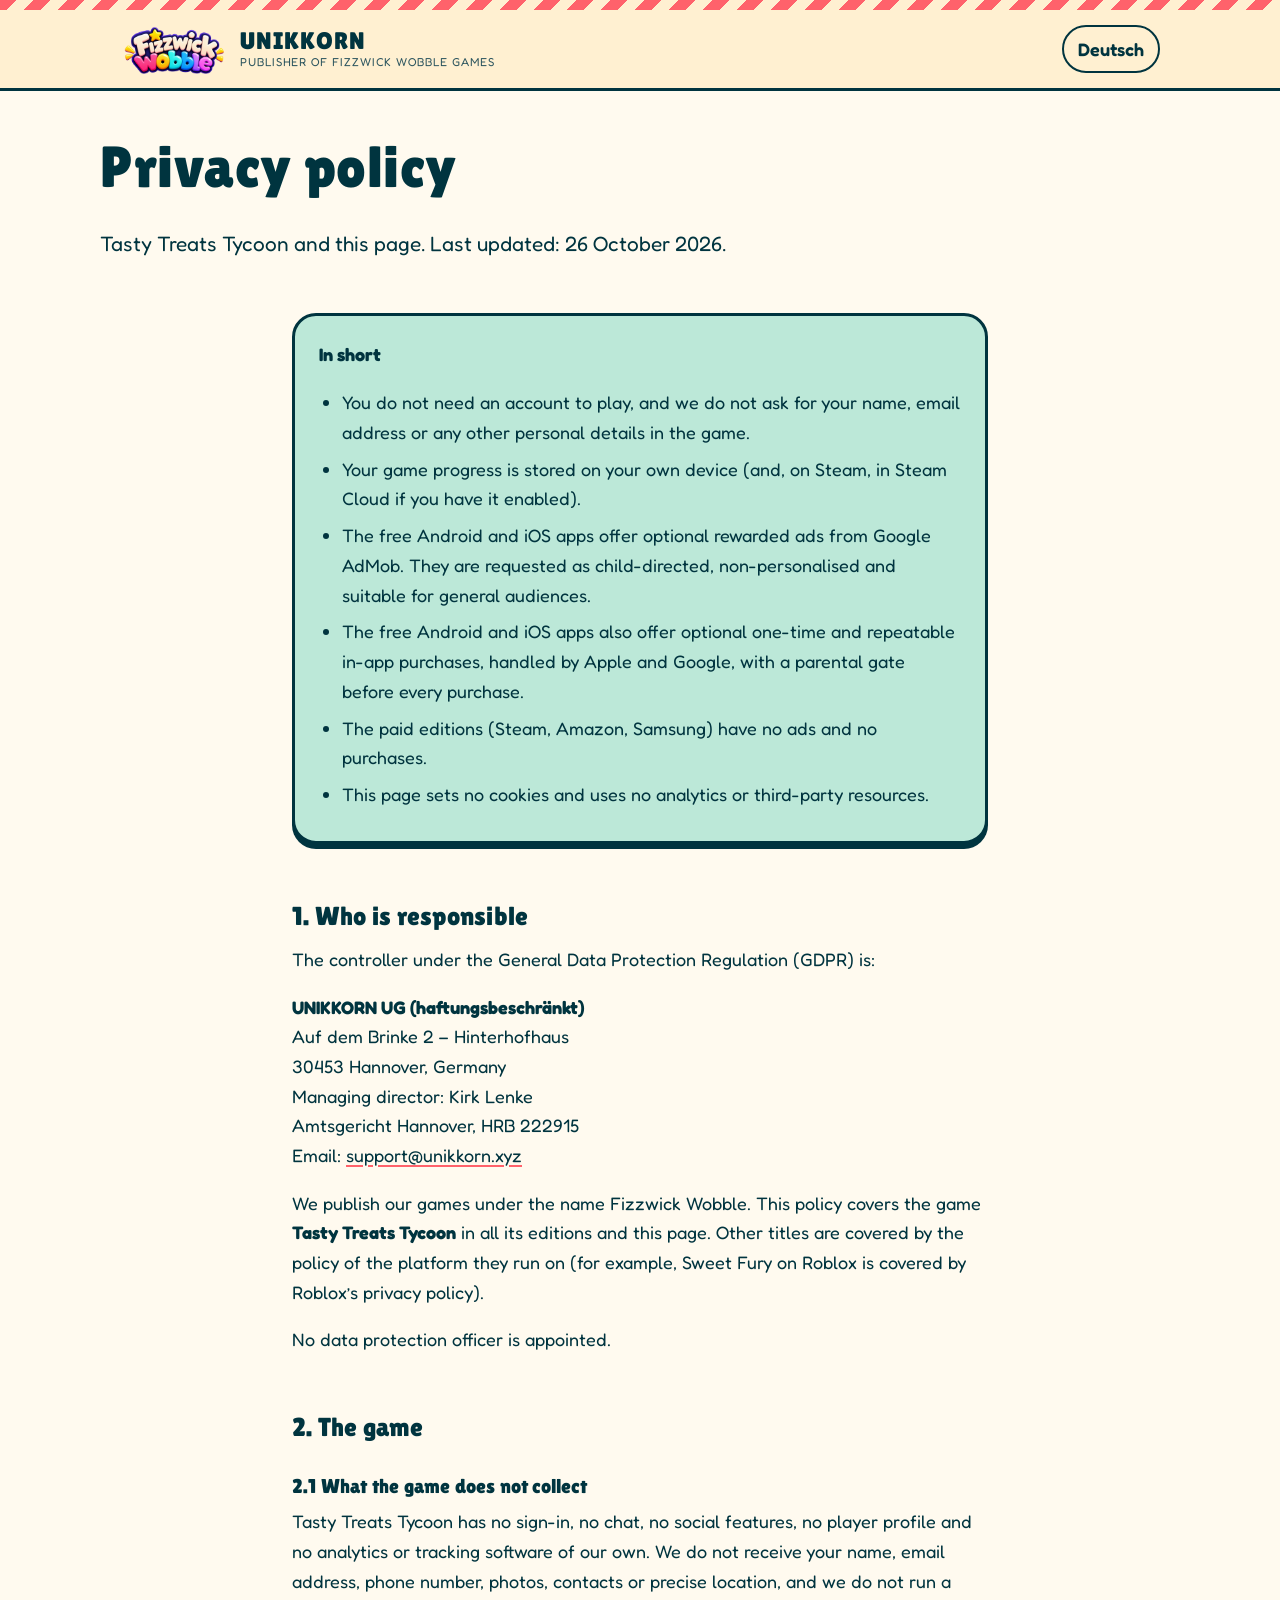
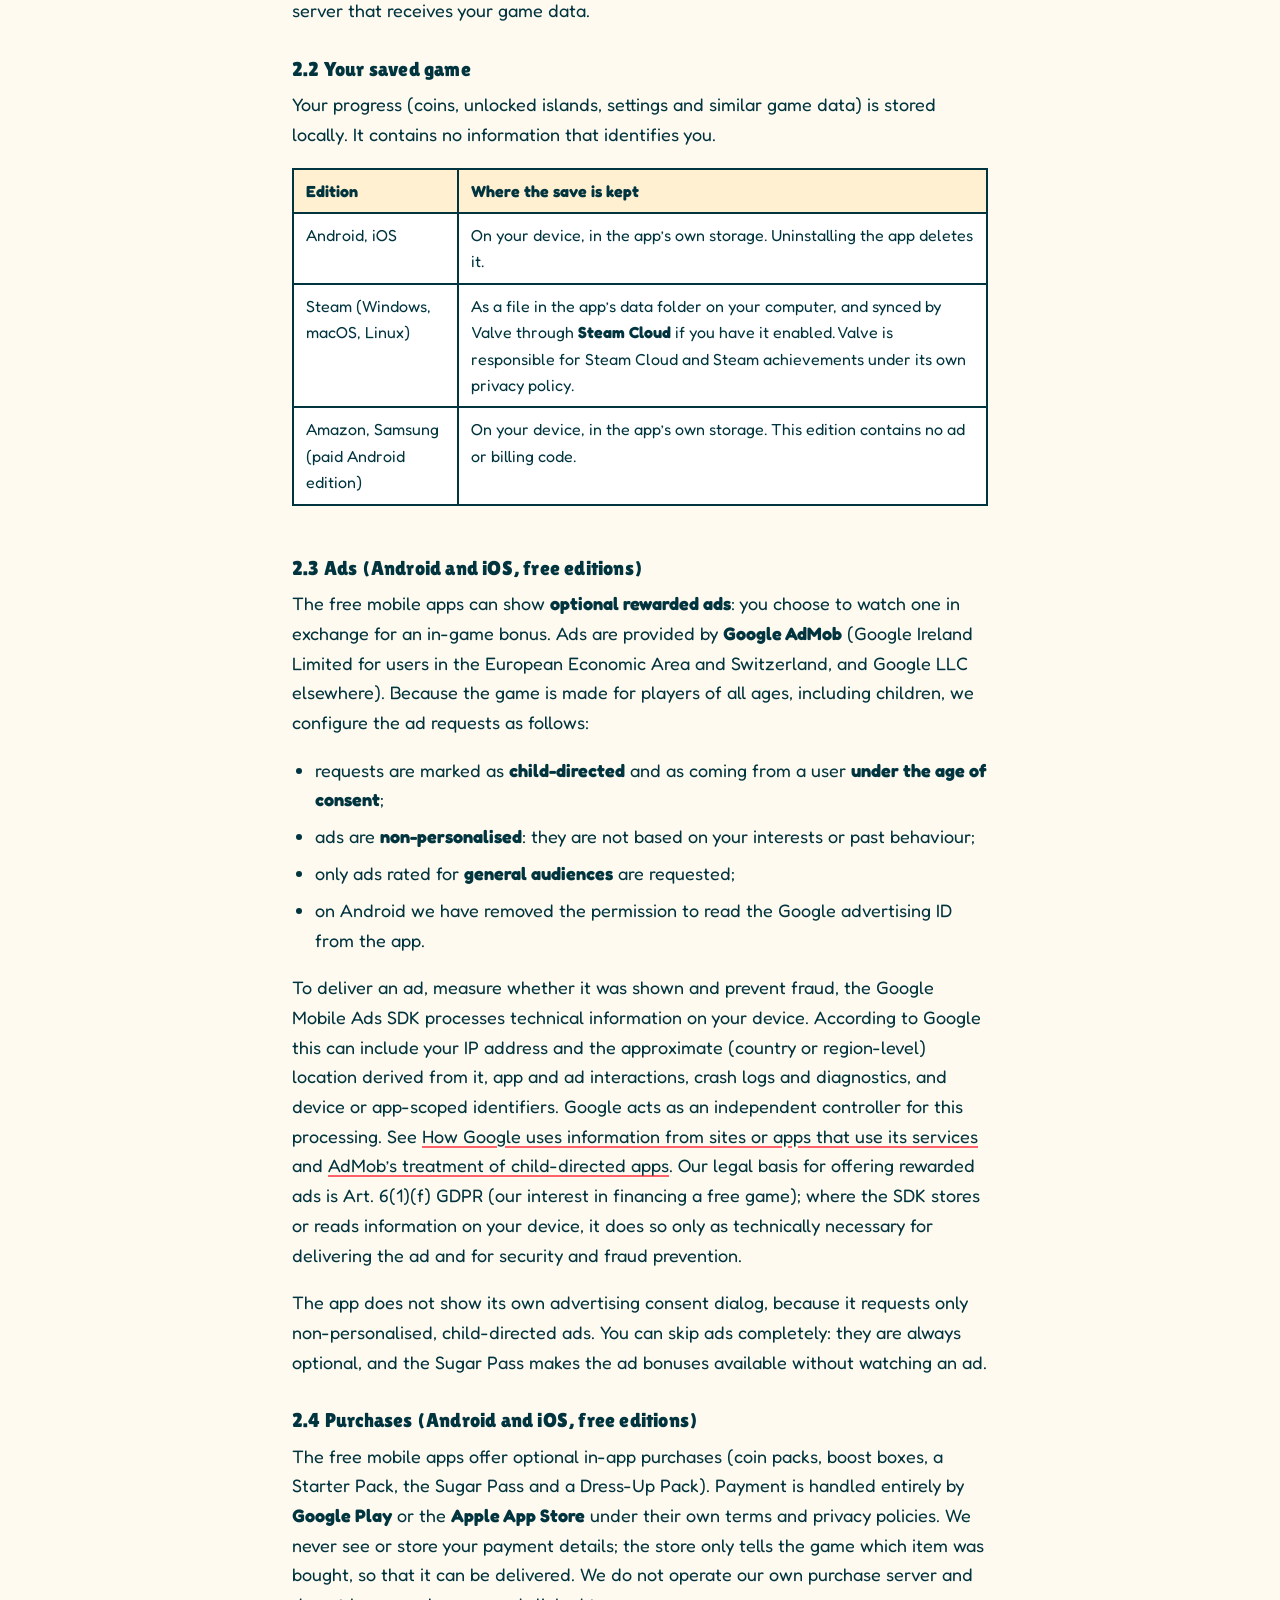
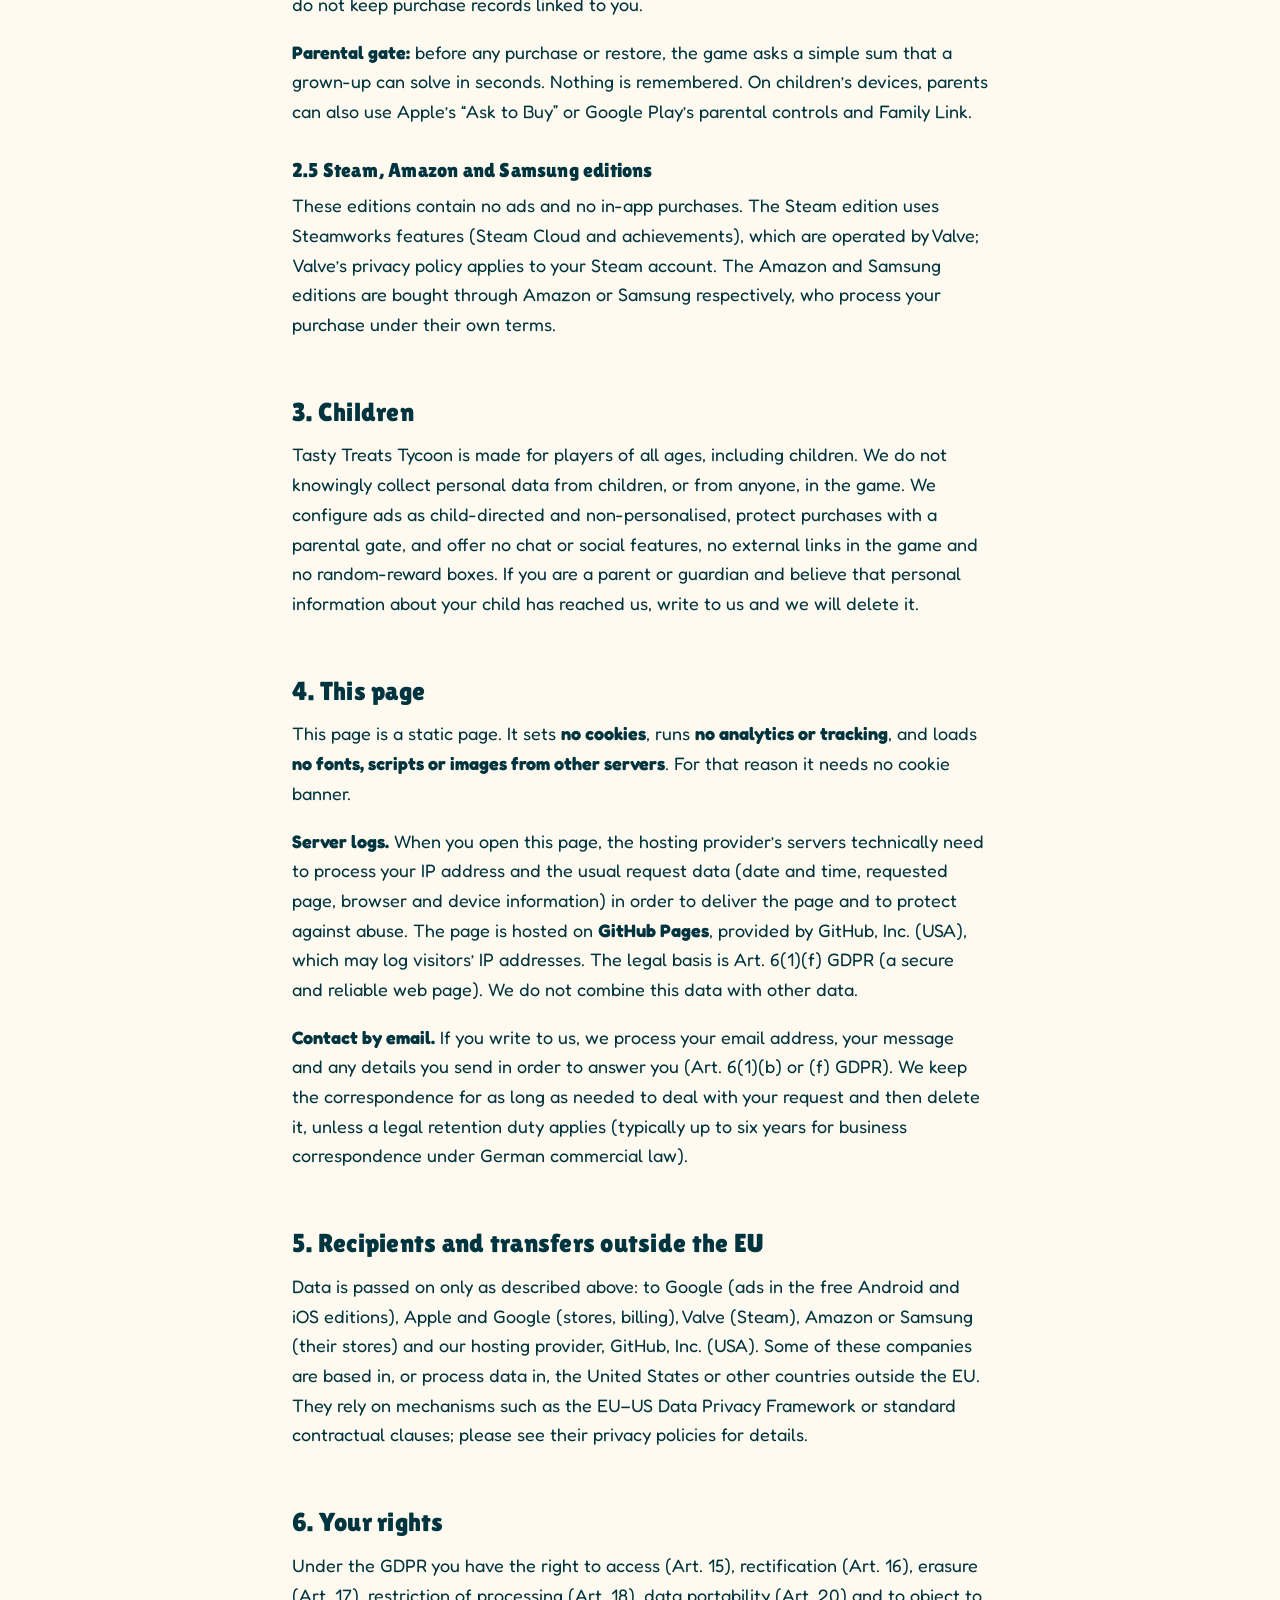
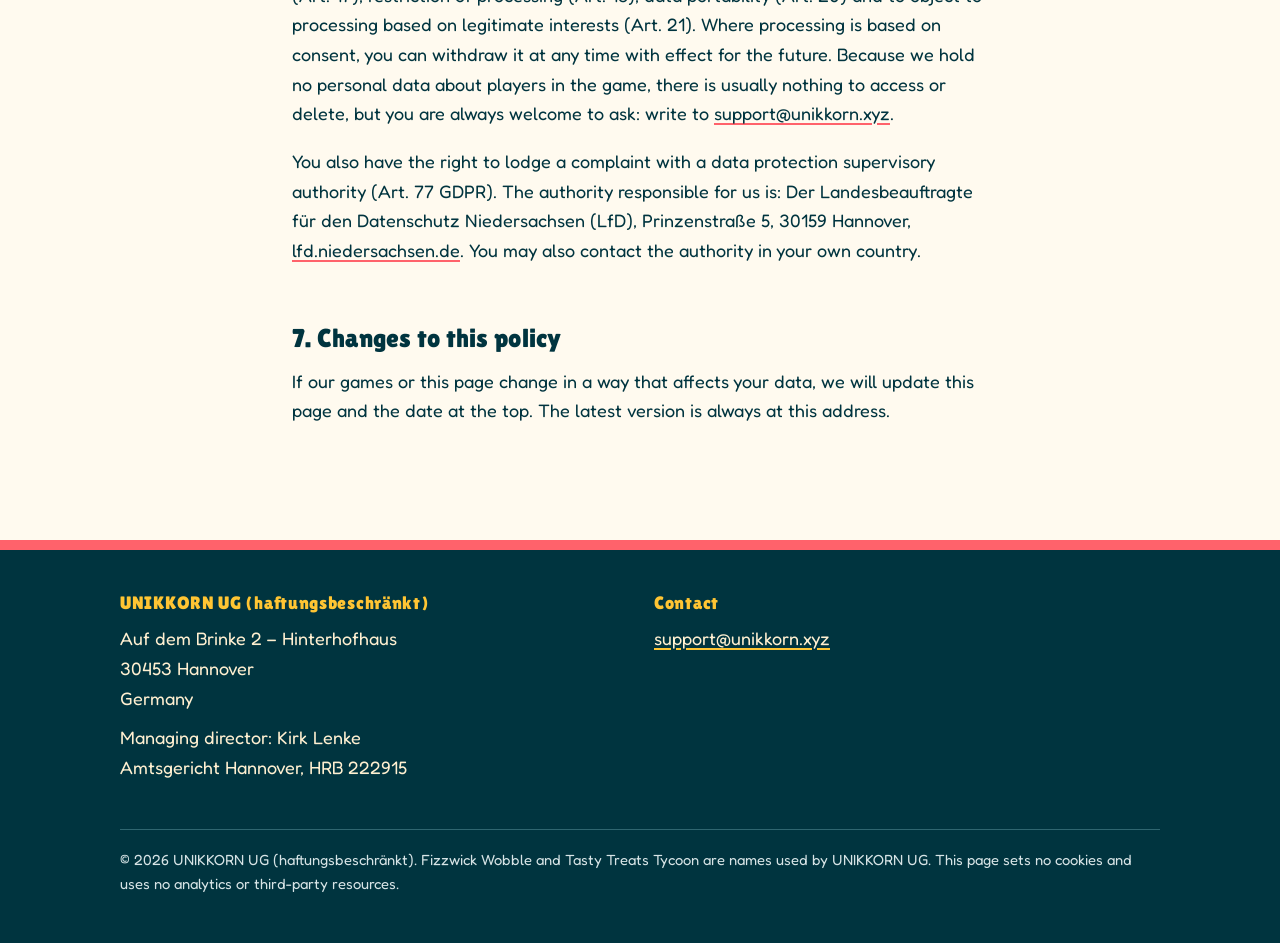
==== ttt/index.html @ 4f53b6f6 "Stopgap privacy policy page for Tasty Treats Tycoon (EN/DE) Co-Authored-By: Claude Sonnet 5.5 <norep" ====
<!doctype html>
<html lang="en">
<head>
<meta charset="utf-8">
<meta name="viewport" content="width=device-width, initial-scale=1">
<title>Tasty Treats Tycoon privacy policy | Fizzwick Wobble</title>
<meta name="description" content="Privacy policy of UNIKKORN UG (Fizzwick Wobble) for Tasty Treats Tycoon: what is and is not collected, ads, purchases, children and your GDPR rights.">
<meta name="theme-color" content="#FFF0D1">
<link rel="icon" href="../favicon.ico" sizes="48x48">
<link rel="icon" type="image/png" sizes="32x32" href="../favicon-32.png">
<link rel="preload" href="../assets/fonts/fredoka-latin.woff2" as="font" type="font/woff2" crossorigin>
<link rel="preload" href="../assets/fonts/lilita-one-latin.woff2" as="font" type="font/woff2" crossorigin>
<link rel="stylesheet" href="../assets/style.css">
</head>
<body>
<a class="skip" href="#main">Skip to content</a>
<header class="site-header">
  <div class="wrap">
    <a class="brand" href="../" aria-label="Fizzwick Wobble, home">
      <img class="" src="../assets/img/fizzwick-wobble-logo.webp" alt="" width="640" height="320" loading="eager" decoding="async">
      <span>UNIKKORN<small>publisher of Fizzwick Wobble games</small></span>
    </a>
    <nav class="main" aria-label="Language"><ul><li><a class="lang" href="de/" hreflang="de" lang="de" title="Auf Deutsch lesen">Deutsch</a></li></ul></nav>
  </div>
</header>
<main id="main">

<div class="wrap page-head">
  <h1>Privacy policy</h1>
  <p class="lead">Tasty Treats Tycoon and this page. Last updated: 26 October 2026.</p>
</div>
<section style="padding-top:24px">
  <div class="wrap prose">
    <div class="panel mint">
      <p><strong>In short</strong></p>
      <ul style="margin-bottom:0">
        <li>You do not need an account to play, and we do not ask for your name, email address or any other personal details in the game.</li>
        <li>Your game progress is stored on your own device (and, on Steam, in Steam Cloud if you have it enabled).</li>
        <li>The free Android and iOS apps offer optional rewarded ads from Google AdMob. They are requested as child-directed, non-personalised and suitable for general audiences.</li>
        <li>The free Android and iOS apps also offer optional one-time and repeatable in-app purchases, handled by Apple and Google, with a parental gate before every purchase.</li>
        <li>The paid editions (Steam, Amazon, Samsung) have no ads and no purchases.</li>
        <li>This page sets no cookies and uses no analytics or third-party resources.</li>
      </ul>
    </div>

    <h2>1. Who is responsible</h2>
    <p>The controller under the General Data Protection Regulation (GDPR) is:</p>
    <p><strong>UNIKKORN UG (haftungsbeschränkt)</strong><br>Auf dem Brinke 2 – Hinterhofhaus<br>30453 Hannover, Germany<br>Managing director: Kirk Lenke<br>Amtsgericht Hannover, HRB 222915<br>Email: <a href="mailto:support@unikkorn.xyz">support@unikkorn.xyz</a></p>
    <p>We publish our games under the name Fizzwick Wobble. This policy covers the game <strong>Tasty Treats Tycoon</strong> in all its editions and this page. Other titles are covered by the policy of the platform they run on (for example, Sweet Fury on Roblox is covered by Roblox’s privacy policy).</p>
    <p>No data protection officer is appointed.</p>

    <h2>2. The game</h2>
    <h3>2.1 What the game does not collect</h3>
    <p>Tasty Treats Tycoon has no sign-in, no chat, no social features, no player profile and no analytics or tracking software of our own. We do not receive your name, email address, phone number, photos, contacts or precise location, and we do not run a server that receives your game data.</p>
    <h3>2.2 Your saved game</h3>
    <p>Your progress (coins, unlocked islands, settings and similar game data) is stored locally. It contains no information that identifies you.</p>
    <div class="tablewrap"><table>
      <thead><tr><th>Edition</th><th>Where the save is kept</th></tr></thead>
      <tbody>
        <tr><td>Android, iOS</td><td>On your device, in the app’s own storage. Uninstalling the app deletes it.</td></tr>
        <tr><td>Steam (Windows, macOS, Linux)</td><td>As a file in the app’s data folder on your computer, and synced by Valve through <strong>Steam Cloud</strong> if you have it enabled. Valve is responsible for Steam Cloud and Steam achievements under its own privacy policy.</td></tr>
        <tr><td>Amazon, Samsung (paid Android edition)</td><td>On your device, in the app’s own storage. This edition contains no ad or billing code.</td></tr>
      </tbody>
    </table></div>
    <h3>2.3 Ads (Android and iOS, free editions)</h3>
    <p>The free mobile apps can show <strong>optional rewarded ads</strong>: you choose to watch one in exchange for an in-game bonus. Ads are provided by <strong>Google AdMob</strong> (Google Ireland Limited for users in the European Economic Area and Switzerland, and Google LLC elsewhere). Because the game is made for players of all ages, including children, we configure the ad requests as follows:</p>
    <ul>
      <li>requests are marked as <strong>child-directed</strong> and as coming from a user <strong>under the age of consent</strong>;</li>
      <li>ads are <strong>non-personalised</strong>: they are not based on your interests or past behaviour;</li>
      <li>only ads rated for <strong>general audiences</strong> are requested;</li>
      <li>on Android we have removed the permission to read the Google advertising ID from the app.</li>
    </ul>
    <p>To deliver an ad, measure whether it was shown and prevent fraud, the Google Mobile Ads SDK processes technical information on your device. According to Google this can include your IP address and the approximate (country or region-level) location derived from it, app and ad interactions, crash logs and diagnostics, and device or app-scoped identifiers. Google acts as an independent controller for this processing. See <a href="https://policies.google.com/technologies/partner-sites" rel="noopener">How Google uses information from sites or apps that use its services</a> and <a href="https://support.google.com/admob/answer/6223431" rel="noopener">AdMob’s treatment of child-directed apps</a>. Our legal basis for offering rewarded ads is Art. 6(1)(f) GDPR (our interest in financing a free game); where the SDK stores or reads information on your device, it does so only as technically necessary for delivering the ad and for security and fraud prevention.</p>
    <p>The app does not show its own advertising consent dialog, because it requests only non-personalised, child-directed ads. You can skip ads completely: they are always optional, and the Sugar Pass makes the ad bonuses available without watching an ad.</p>
    <h3>2.4 Purchases (Android and iOS, free editions)</h3>
    <p>The free mobile apps offer optional in-app purchases (coin packs, boost boxes, a Starter Pack, the Sugar Pass and a Dress-Up Pack). Payment is handled entirely by <strong>Google Play</strong> or the <strong>Apple App Store</strong> under their own terms and privacy policies. We never see or store your payment details; the store only tells the game which item was bought, so that it can be delivered. We do not operate our own purchase server and do not keep purchase records linked to you.</p>
    <p><strong>Parental gate:</strong> before any purchase or restore, the game asks a simple sum that a grown-up can solve in seconds. Nothing is remembered. On children’s devices, parents can also use Apple’s “Ask to Buy” or Google Play’s parental controls and Family Link.</p>
    <h3>2.5 Steam, Amazon and Samsung editions</h3>
    <p>These editions contain no ads and no in-app purchases. The Steam edition uses Steamworks features (Steam Cloud and achievements), which are operated by Valve; Valve’s privacy policy applies to your Steam account. The Amazon and Samsung editions are bought through Amazon or Samsung respectively, who process your purchase under their own terms.</p>

    <h2>3. Children</h2>
    <p>Tasty Treats Tycoon is made for players of all ages, including children. We do not knowingly collect personal data from children, or from anyone, in the game. We configure ads as child-directed and non-personalised, protect purchases with a parental gate, and offer no chat or social features, no external links in the game and no random-reward boxes. If you are a parent or guardian and believe that personal information about your child has reached us, write to us and we will delete it.</p>
    <h2>4. This page</h2>
    <p>This page is a static page. It sets <strong>no cookies</strong>, runs <strong>no analytics or tracking</strong>, and loads <strong>no fonts, scripts or images from other servers</strong>. For that reason it needs no cookie banner.</p>
    <p><strong>Server logs.</strong> When you open this page, the hosting provider’s servers technically need to process your IP address and the usual request data (date and time, requested page, browser and device information) in order to deliver the page and to protect against abuse. The page is hosted on <strong>GitHub Pages</strong>, provided by GitHub, Inc. (USA), which may log visitors’ IP addresses. The legal basis is Art. 6(1)(f) GDPR (a secure and reliable web page). We do not combine this data with other data.</p>
    <p><strong>Contact by email.</strong> If you write to us, we process your email address, your message and any details you send in order to answer you (Art. 6(1)(b) or (f) GDPR). We keep the correspondence for as long as needed to deal with your request and then delete it, unless a legal retention duty applies (typically up to six years for business correspondence under German commercial law).</p>

    <h2>5. Recipients and transfers outside the EU</h2>
    <p>Data is passed on only as described above: to Google (ads in the free Android and iOS editions), Apple and Google (stores, billing), Valve (Steam), Amazon or Samsung (their stores) and our hosting provider, GitHub, Inc. (USA). Some of these companies are based in, or process data in, the United States or other countries outside the EU. They rely on mechanisms such as the EU–US Data Privacy Framework or standard contractual clauses; please see their privacy policies for details.</p>

    <h2>6. Your rights</h2>
    <p>Under the GDPR you have the right to access (Art. 15), rectification (Art. 16), erasure (Art. 17), restriction of processing (Art. 18), data portability (Art. 20) and to object to processing based on legitimate interests (Art. 21). Where processing is based on consent, you can withdraw it at any time with effect for the future. Because we hold no personal data about players in the game, there is usually nothing to access or delete, but you are always welcome to ask: write to <a href="mailto:support@unikkorn.xyz">support@unikkorn.xyz</a>.</p>
    <p>You also have the right to lodge a complaint with a data protection supervisory authority (Art. 77 GDPR). The authority responsible for us is: Der Landesbeauftragte für den Datenschutz Niedersachsen (LfD), Prinzenstraße 5, 30159 Hannover, <a href="https://lfd.niedersachsen.de" rel="noopener">lfd.niedersachsen.de</a>. You may also contact the authority in your own country.</p>
    <h2>7. Changes to this policy</h2>
    <p>If our games or this page change in a way that affects your data, we will update this page and the date at the top. The latest version is always at this address.</p>
  </div>
</section>
</main>
<footer class="site-footer">
  <div class="wrap">
    <div class="cols">
      <div>
        <h2>UNIKKORN UG (haftungsbeschränkt)</h2>
        <address>Auf dem Brinke 2 – Hinterhofhaus<br>30453 Hannover<br>Germany</address>
        <p style="margin-top:10px">Managing director: Kirk Lenke<br>Amtsgericht Hannover, HRB 222915</p>
      </div>
      <div>
        <h2>Contact</h2>
        <ul>
          <li><a href="mailto:support@unikkorn.xyz">support@unikkorn.xyz</a></li>
        </ul>
      </div>
      
    </div>
    <p class="legal">© 2026 UNIKKORN UG (haftungsbeschränkt). Fizzwick Wobble and Tasty Treats Tycoon are names used by UNIKKORN UG. This page sets no cookies and uses no analytics or third-party resources.</p>
  </div>
</footer>
</body>
</html>
---- assets/style.css ----
/* UNIKKORN / Fizzwick Wobble: palette from the Tasty Treats Tycoon brand tokens. Self-hosted fonts only. */
@font-face{font-family:"Lilita One";src:url("fonts/lilita-one-latin.woff2") format("woff2");font-weight:400;font-style:normal;font-display:swap}
@font-face{font-family:"Fredoka";src:url("fonts/fredoka-latin.woff2") format("woff2");font-weight:300 700;font-style:normal;font-display:swap}

:root{
  --ink:#00343F; --ink-soft:#2f5760; --coral:#FF626B; --coral-deep:#C9303B; --cream:#FFF0D1; --paper:#FFFAEF;
  --gold:#FFC533; --caramel:#8A4E04; --mint:#BCE8D8; --line:#00343F;
  --display:"Lilita One","Arial Rounded MT Bold","Trebuchet MS",system-ui,sans-serif;
  --ui:"Fredoka","Nunito","Segoe UI",system-ui,-apple-system,sans-serif;
  --r:24px; --r-sm:16px; --wrap:1080px;
}
*{box-sizing:border-box}
html{-webkit-text-size-adjust:100%;scroll-behavior:smooth}
body{margin:0;background:var(--paper);color:var(--ink);font:400 1.125rem/1.65 var(--ui);overflow-wrap:break-word}
body::before{content:"";display:block;height:10px;background:repeating-linear-gradient(135deg,var(--coral) 0 12px,var(--cream) 12px 24px)}
img{max-width:100%;height:auto;display:block}
a{color:var(--ink);text-decoration-thickness:2px;text-underline-offset:3px;text-decoration-color:var(--coral)}
a:hover{color:var(--coral-deep)}
:focus-visible{outline:3px solid var(--ink);outline-offset:3px;border-radius:6px}
.skip{position:absolute;left:-999px;top:8px;background:var(--gold);color:var(--ink);padding:10px 16px;border:3px solid var(--ink);border-radius:12px;z-index:10;font-weight:600}
.skip:focus{left:16px}
.wrap{max-width:var(--wrap);margin:0 auto;padding:0 20px}
h1,h2,h3{font-family:var(--display);font-weight:400;line-height:1.12;letter-spacing:.01em;margin:0 0 .5em;color:var(--ink)}
h1{font-size:clamp(2.2rem,6vw,3.6rem)}
h2{font-size:clamp(1.6rem,3.6vw,2.2rem);margin-top:0}
h3{font-size:1.35rem}
p{margin:0 0 1em}
.lead{font-size:1.3rem;line-height:1.55}
.muted{color:var(--ink-soft)}
.small{font-size:.95rem}

/* header */
.site-header{background:var(--cream);border-bottom:3px solid var(--ink)}
.site-header .wrap{display:flex;flex-wrap:wrap;align-items:center;gap:10px 24px;padding-top:12px;padding-bottom:12px}
.brand{display:flex;align-items:center;gap:12px;text-decoration:none;color:var(--ink)}
.brand img{width:auto;height:54px}
.brand span{font-family:var(--display);font-size:1.5rem;letter-spacing:.04em;line-height:1}
.brand small{display:block;font-family:var(--ui);font-size:.72rem;letter-spacing:.08em;text-transform:uppercase;color:var(--ink-soft);margin-top:4px}
nav.main{margin-left:auto}
nav.main ul{list-style:none;margin:0;padding:0;display:flex;flex-wrap:wrap;gap:4px 6px;align-items:center}
nav.main a{display:inline-block;padding:8px 14px;border-radius:999px;text-decoration:none;font-weight:500;min-height:44px;line-height:28px}
nav.main a:hover{background:var(--paper);color:var(--ink)}
nav.main a[aria-current="page"]{background:var(--ink);color:var(--cream)}
nav.main a.lang{border:2px solid var(--ink);font-weight:600;margin-left:6px}

/* buttons */
.btn{display:inline-flex;align-items:center;justify-content:center;gap:8px;background:var(--coral);color:var(--ink);border:3px solid var(--ink);border-radius:var(--r-sm);padding:10px 22px;min-height:50px;font:600 1.1rem/1.2 var(--ui);text-decoration:none;box-shadow:0 4px 0 var(--ink);transition:transform .1s,box-shadow .1s}
.btn:hover{color:var(--ink);transform:translateY(-1px);box-shadow:0 5px 0 var(--ink)}
.btn:active{transform:translateY(3px);box-shadow:0 1px 0 var(--ink)}
.btn.gold{background:var(--gold)}
.btn.ghost{background:var(--cream)}
.btn-row{display:flex;flex-wrap:wrap;gap:14px;margin:1.4em 0 0}

/* panels */
.panel{background:var(--cream);border:3px solid var(--ink);border-radius:var(--r);padding:24px;box-shadow:0 5px 0 var(--ink)}
.panel.white{background:#fff}
.panel.mint{background:var(--mint)}
.panel h2:last-child,.panel h3:last-child,.panel p:last-child{margin-bottom:0}

section{padding:56px 0}
section.tint{background:var(--cream);border-block:3px solid var(--ink)}
.grid{display:grid;gap:24px}
.grid.c2{grid-template-columns:repeat(auto-fit,minmax(min(100%,420px),1fr))}
.grid.c3{grid-template-columns:repeat(auto-fit,minmax(min(100%,300px),1fr))}
.kicker{display:inline-block;background:var(--gold);border:2px solid var(--ink);border-radius:999px;padding:2px 14px;font-weight:600;font-size:.95rem;margin-bottom:14px}

/* hero */
.hero{padding:48px 0 56px;background:radial-gradient(circle at 85% 20%,#fff 0,transparent 55%),var(--paper)}
.hero .grid{align-items:center;grid-template-columns:repeat(auto-fit,minmax(min(100%,420px),1fr));gap:40px}
.hero img.shot{border:3px solid var(--ink);border-radius:var(--r);box-shadow:0 8px 0 var(--ink);background:var(--mint)}
.hero h1 .accent{color:var(--coral-deep)}

/* store list */
.stores{list-style:none;margin:0;padding:0;display:grid;gap:14px}
.stores li{display:grid;grid-template-columns:auto 1fr auto;gap:6px 18px;align-items:center;background:#fff;border:3px solid var(--ink);border-radius:var(--r-sm);padding:14px 18px}
.stores .name{font-family:var(--display);font-size:1.3rem;grid-column:1/3;grid-row:1}
.stores .meta{grid-column:1/-1;grid-row:2;font-size:.98rem;color:var(--ink-soft);margin:0}
.stores .status{grid-column:3;grid-row:1;font-weight:600;font-size:.95rem;border:2px solid var(--ink);border-radius:999px;padding:3px 14px;background:var(--cream);white-space:nowrap}
.stores .status.go{background:var(--gold)}
.stores a.status{text-decoration:none}
@media (max-width:560px){.stores li{grid-template-columns:1fr}.stores .name,.stores .status,.stores .meta{grid-column:1;grid-row:auto}.stores .status{justify-self:start}}

/* gallery */
.gallery{display:grid;gap:16px;grid-template-columns:repeat(auto-fill,minmax(min(100%,250px),1fr));list-style:none;margin:0;padding:0}
.gallery a{display:block;border:3px solid var(--ink);border-radius:var(--r-sm);overflow:hidden;box-shadow:0 4px 0 var(--ink);background:var(--mint)}
.gallery a:hover{transform:translateY(-2px)}
.gallery img{width:100%;aspect-ratio:16/9;object-fit:cover}

/* page header */
.page-head{padding:44px 0 8px}
.page-head p.lead{max-width:46rem}
.breadcrumb{font-size:.95rem;color:var(--ink-soft);margin-bottom:12px}

/* prose (policy pages) */
.prose{max-width:46rem}
.prose h2{margin-top:2.2em;font-size:1.65rem}
.prose h3{margin-top:1.6em;font-size:1.25rem}
.prose ul,.prose ol{padding-left:1.3em;margin:0 0 1em}
.prose li{margin-bottom:.4em}
.prose table{border-collapse:collapse;width:100%;margin:0 0 1.2em;font-size:1rem}
.prose th,.prose td{border:2px solid var(--ink);padding:8px 12px;text-align:left;vertical-align:top;background:#fff}
.prose th{background:var(--cream)}
.tablewrap{overflow-x:auto}
dl.facts{display:grid;grid-template-columns:max-content 1fr;gap:10px 24px;margin:0 0 1.5em}
dl.facts dt{font-weight:600}
dl.facts dd{margin:0}
@media (max-width:560px){dl.facts{grid-template-columns:1fr;gap:2px}dl.facts dd{margin-bottom:12px}}
.confirm{background:var(--gold);border:2px dashed var(--ink);border-radius:8px;padding:1px 8px;font-weight:600;overflow-wrap:anywhere}
details{background:#fff;border:3px solid var(--ink);border-radius:var(--r-sm);padding:4px 18px;margin-bottom:12px}
details[open]{box-shadow:0 4px 0 var(--ink)}
summary{cursor:pointer;font-weight:600;padding:12px 0;min-height:44px;list-style-position:outside}
details p:last-child,details ul:last-child{margin-bottom:14px}

/* footer */
.site-footer{background:var(--ink);color:var(--cream);padding:44px 0 32px;margin-top:40px;border-top:10px solid var(--coral)}
.site-footer a{color:var(--cream);text-decoration-color:var(--gold)}
.site-footer a:hover{color:var(--gold)}
.site-footer .cols{display:grid;gap:28px;grid-template-columns:repeat(auto-fit,minmax(min(100%,220px),1fr))}
.site-footer h2{font-size:1.1rem;color:var(--gold);margin-bottom:.6em;letter-spacing:.04em}
.site-footer ul{list-style:none;padding:0;margin:0}
.site-footer li{margin-bottom:6px}
.site-footer address{font-style:normal}
.site-footer .legal{margin-top:28px;padding-top:18px;border-top:1px solid #2f6670;font-size:.92rem;color:#d7e4e6}

@media (max-width:640px){
  body{font-size:1.05rem}
  section{padding:40px 0}
  .site-header .wrap{padding-top:10px}
  nav.main{margin-left:0;width:100%}
  nav.main a{padding:6px 11px;line-height:32px}
  .brand img{height:46px}
}
@media (prefers-reduced-motion:reduce){*{animation:none!important;transition:none!important;scroll-behavior:auto!important}}
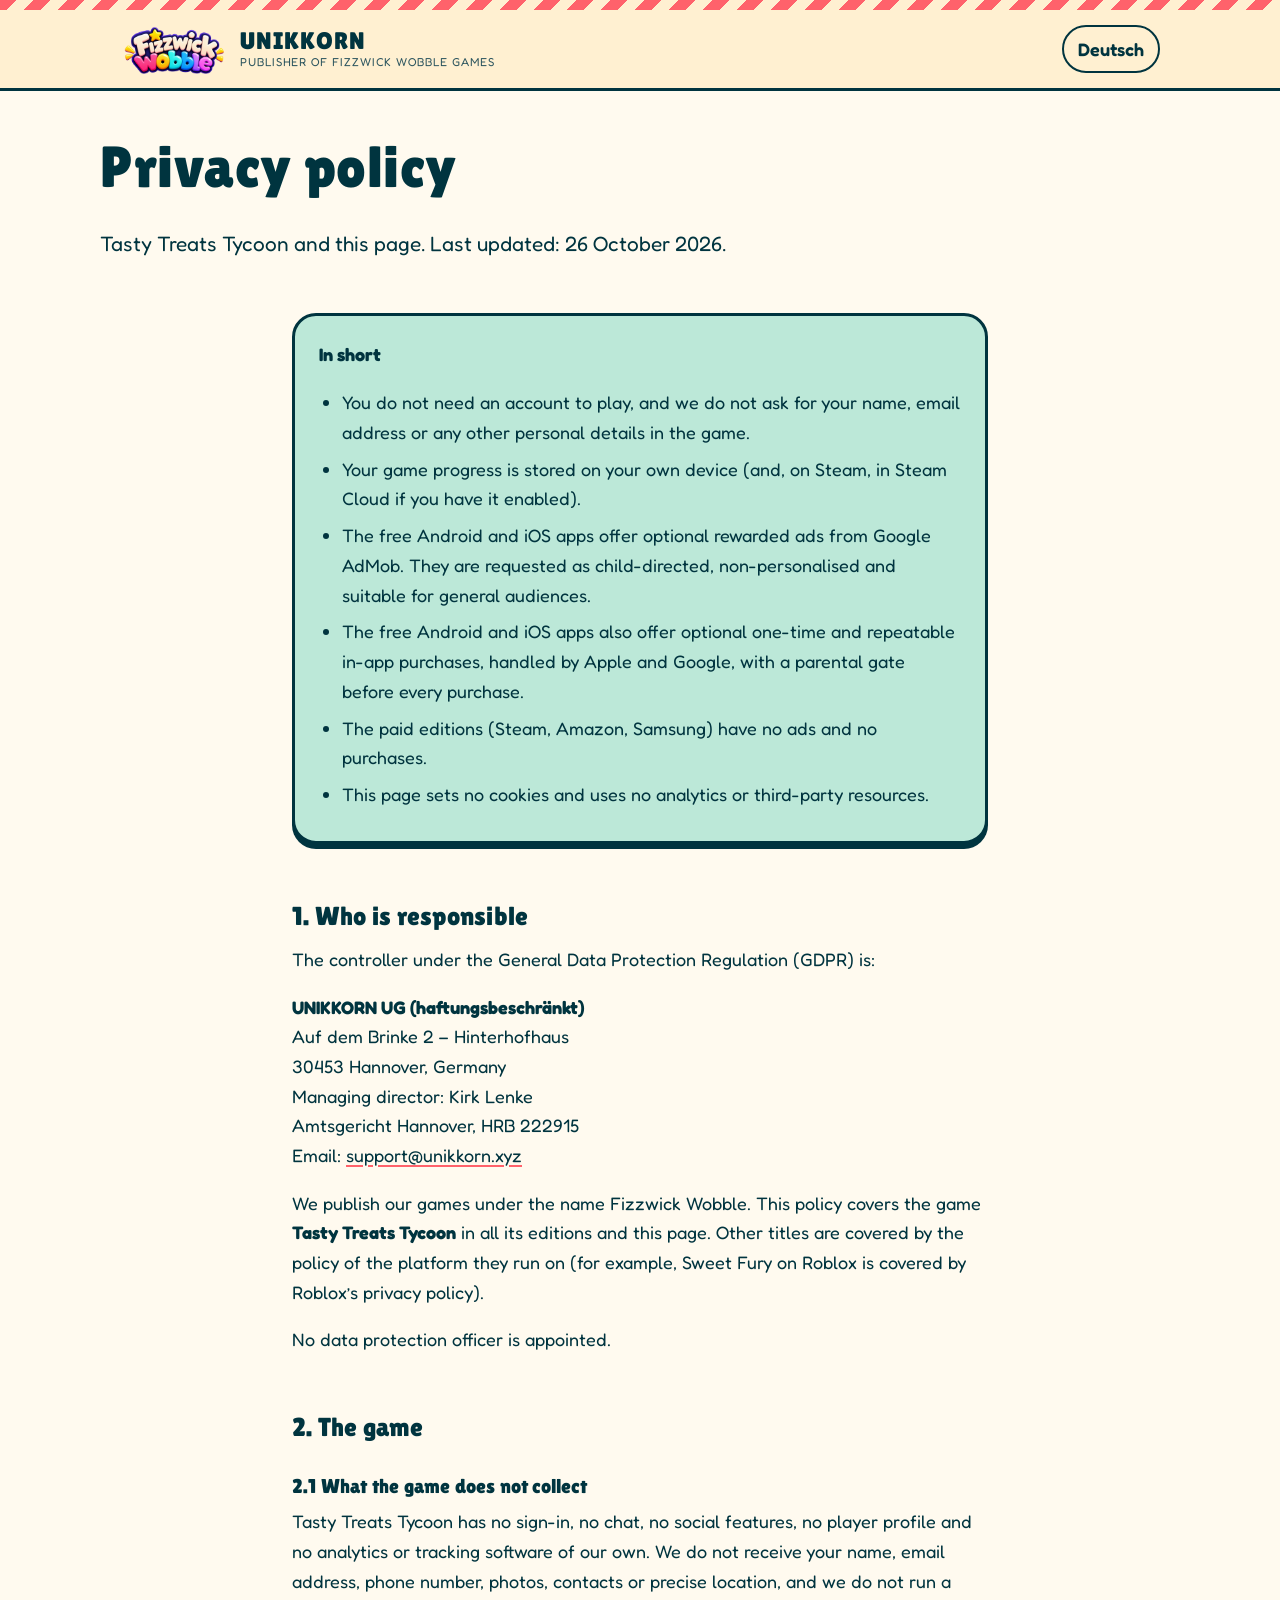
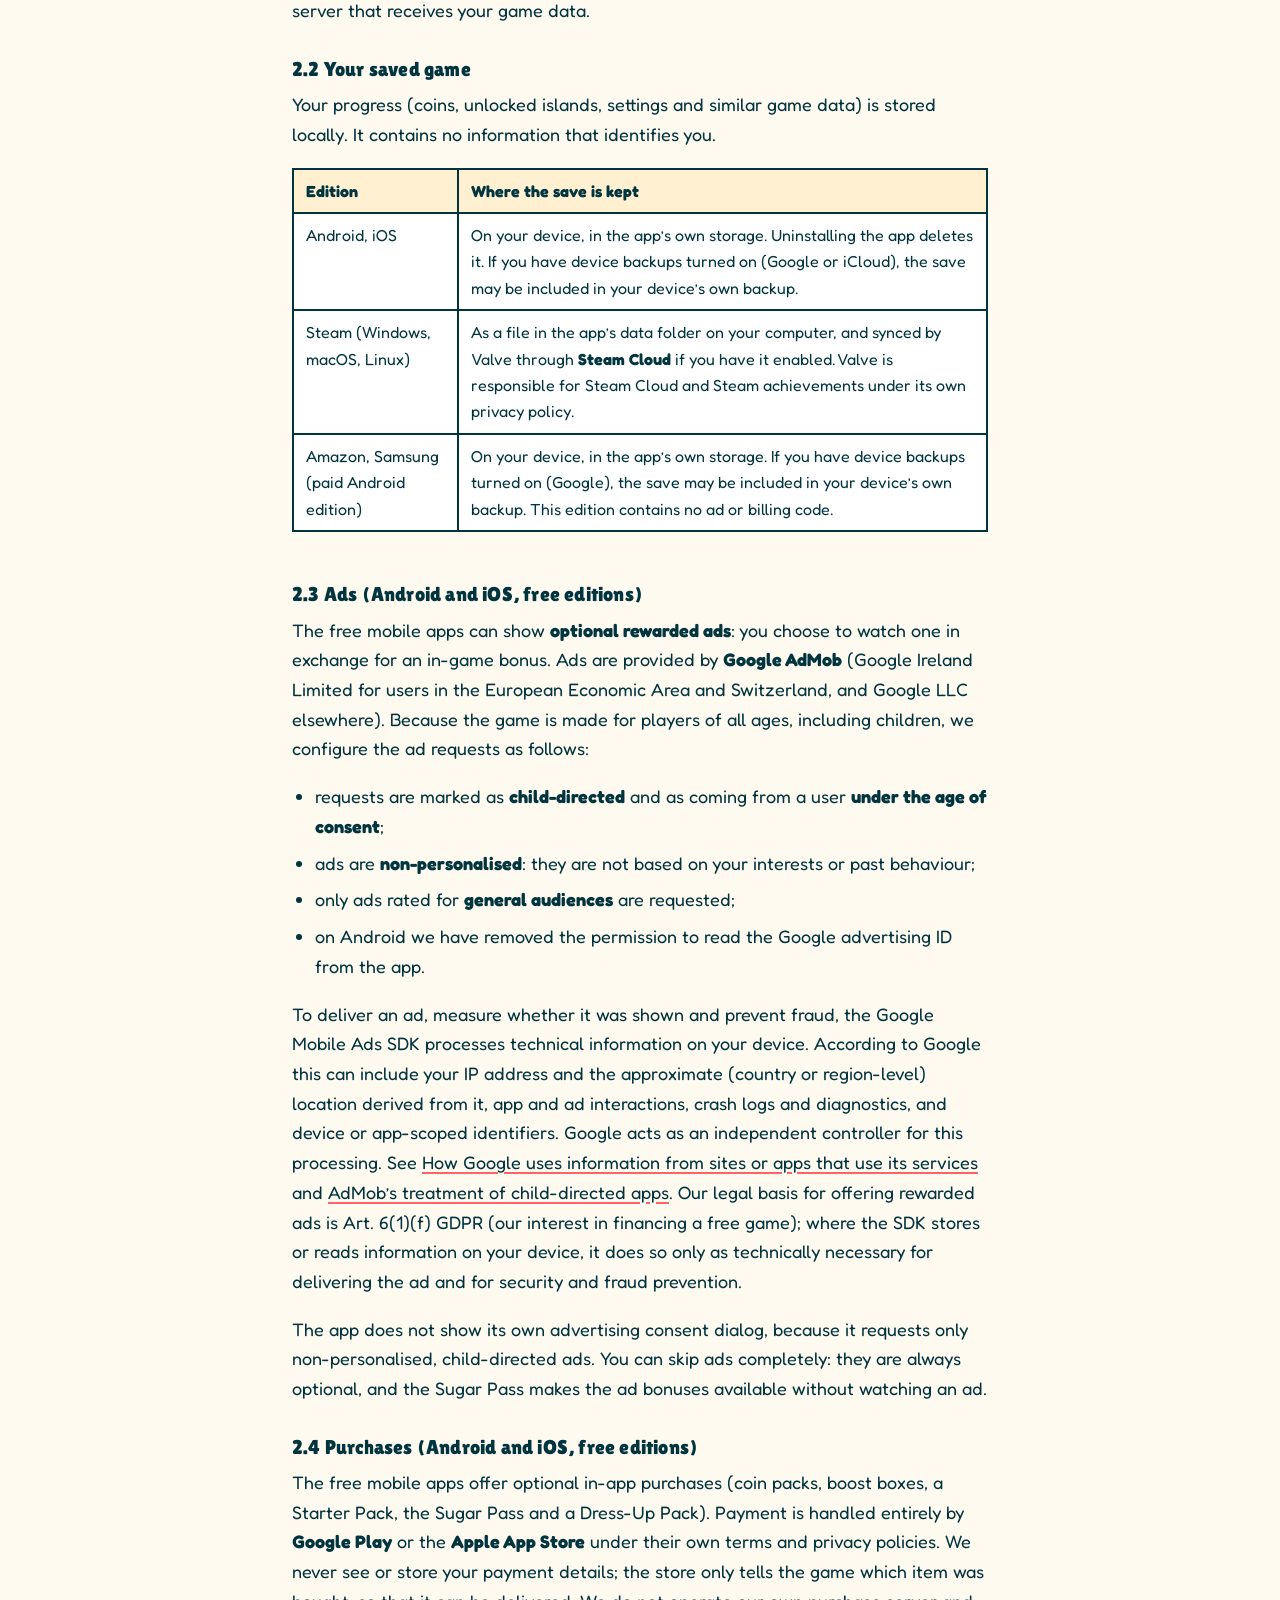
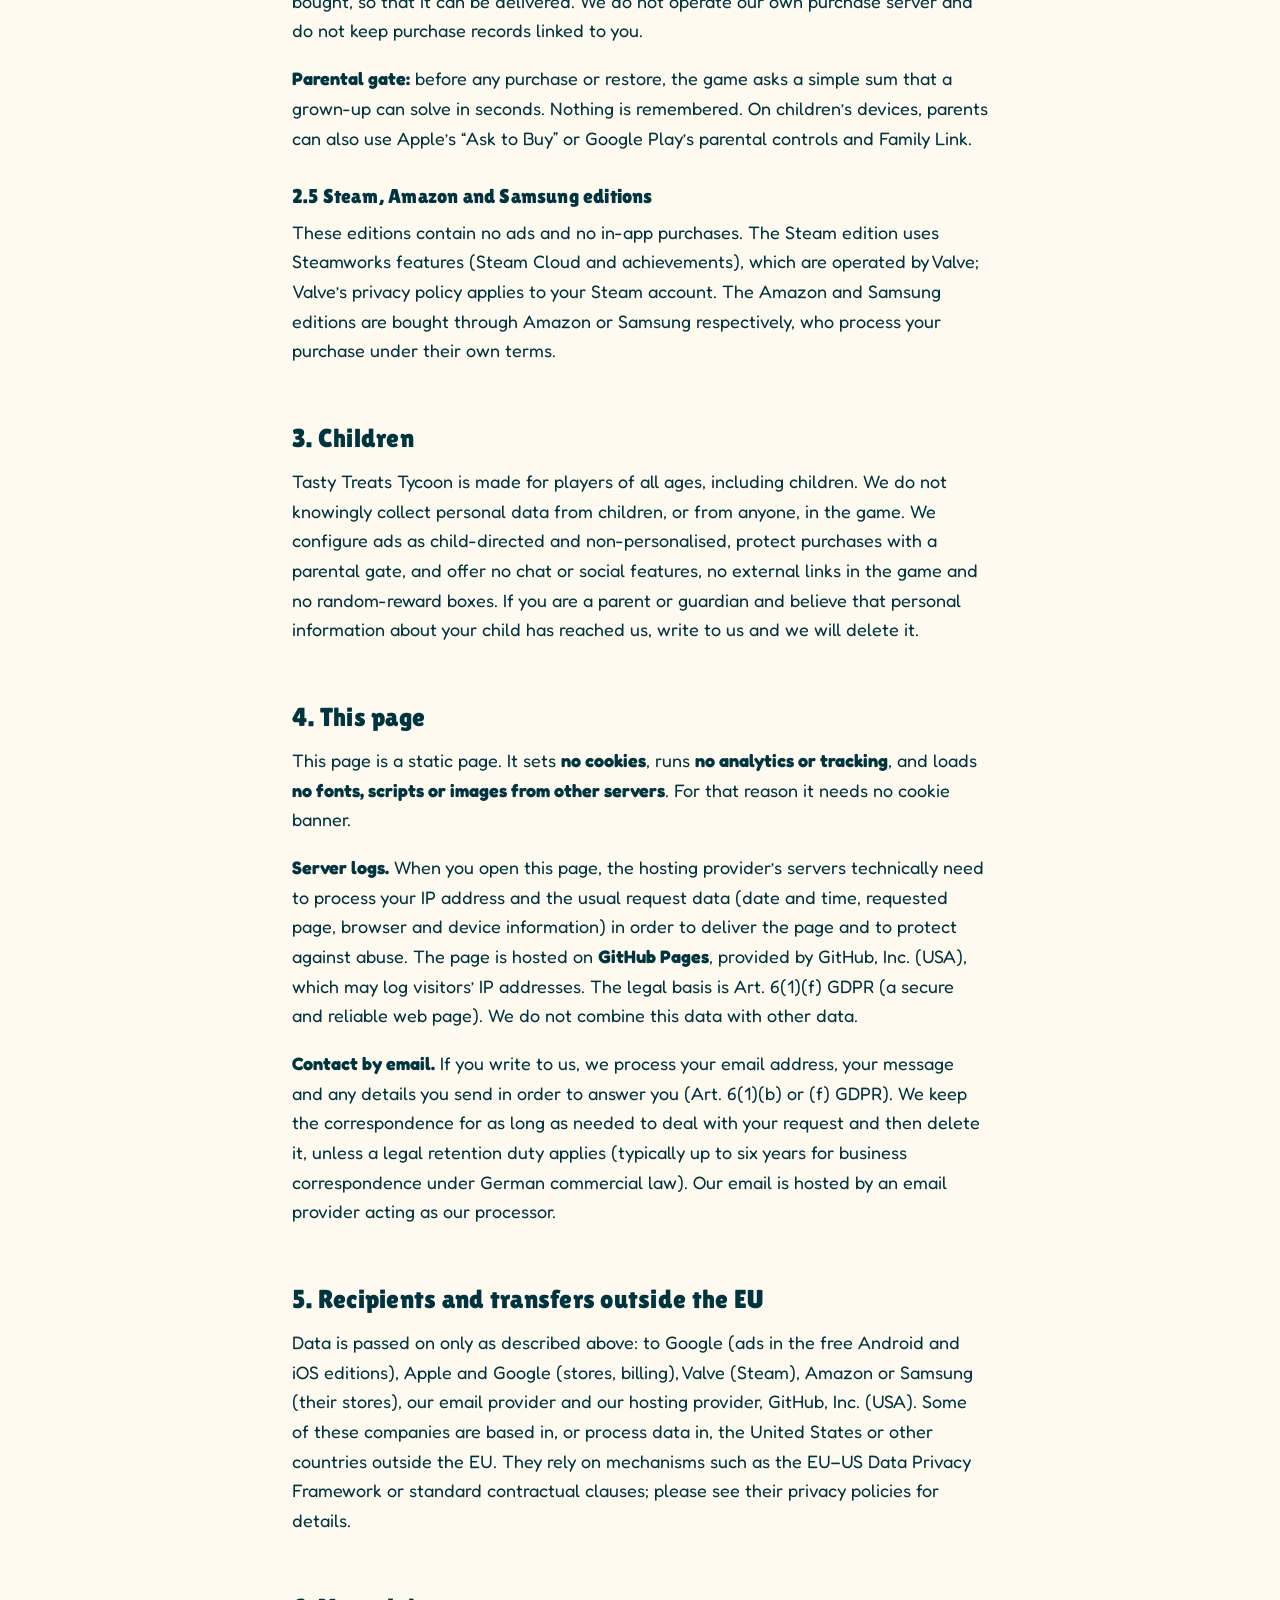
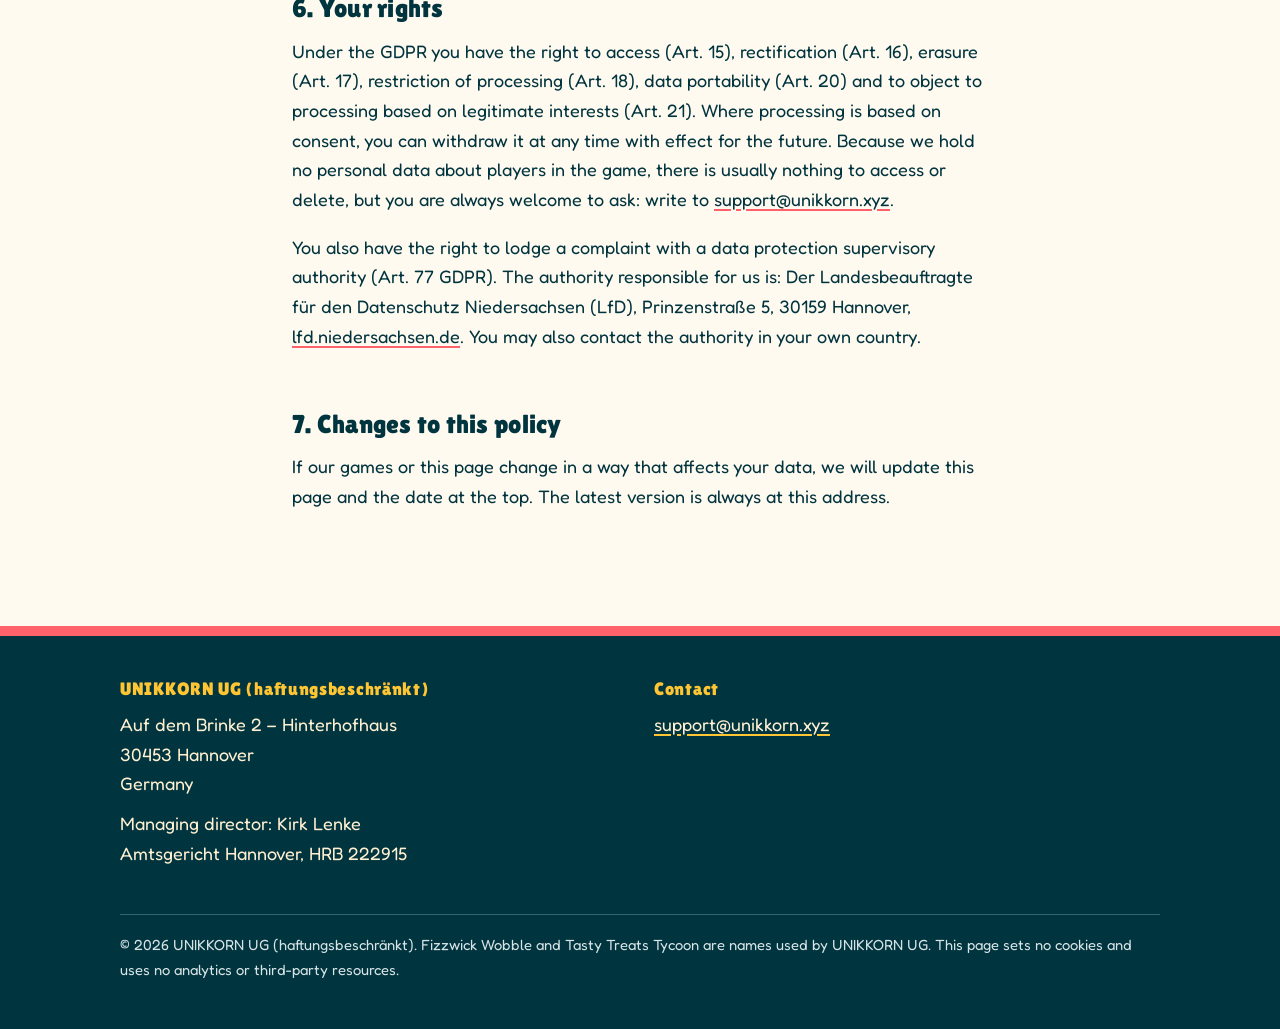
==== commit 0f7d3b0f: "Mention device backups; restore unnamed email-provider statement Co-Authored-By: Claude Sonnet 5.5 <" ====
--- a/ttt/index.html
+++ b/ttt/index.html
@@ -57,9 +57,9 @@
     <div class="tablewrap"><table>
       <thead><tr><th>Edition</th><th>Where the save is kept</th></tr></thead>
       <tbody>
-        <tr><td>Android, iOS</td><td>On your device, in the app’s own storage. Uninstalling the app deletes it.</td></tr>
+        <tr><td>Android, iOS</td><td>On your device, in the app’s own storage. Uninstalling the app deletes it. If you have device backups turned on (Google or iCloud), the save may be included in your device’s own backup.</td></tr>
         <tr><td>Steam (Windows, macOS, Linux)</td><td>As a file in the app’s data folder on your computer, and synced by Valve through <strong>Steam Cloud</strong> if you have it enabled. Valve is responsible for Steam Cloud and Steam achievements under its own privacy policy.</td></tr>
-        <tr><td>Amazon, Samsung (paid Android edition)</td><td>On your device, in the app’s own storage. This edition contains no ad or billing code.</td></tr>
+        <tr><td>Amazon, Samsung (paid Android edition)</td><td>On your device, in the app’s own storage. If you have device backups turned on (Google), the save may be included in your device’s own backup. This edition contains no ad or billing code.</td></tr>
       </tbody>
     </table></div>
     <h3>2.3 Ads (Android and iOS, free editions)</h3>
@@ -83,10 +83,10 @@
     <h2>4. This page</h2>
     <p>This page is a static page. It sets <strong>no cookies</strong>, runs <strong>no analytics or tracking</strong>, and loads <strong>no fonts, scripts or images from other servers</strong>. For that reason it needs no cookie banner.</p>
     <p><strong>Server logs.</strong> When you open this page, the hosting provider’s servers technically need to process your IP address and the usual request data (date and time, requested page, browser and device information) in order to deliver the page and to protect against abuse. The page is hosted on <strong>GitHub Pages</strong>, provided by GitHub, Inc. (USA), which may log visitors’ IP addresses. The legal basis is Art. 6(1)(f) GDPR (a secure and reliable web page). We do not combine this data with other data.</p>
-    <p><strong>Contact by email.</strong> If you write to us, we process your email address, your message and any details you send in order to answer you (Art. 6(1)(b) or (f) GDPR). We keep the correspondence for as long as needed to deal with your request and then delete it, unless a legal retention duty applies (typically up to six years for business correspondence under German commercial law).</p>
+    <p><strong>Contact by email.</strong> If you write to us, we process your email address, your message and any details you send in order to answer you (Art. 6(1)(b) or (f) GDPR). We keep the correspondence for as long as needed to deal with your request and then delete it, unless a legal retention duty applies (typically up to six years for business correspondence under German commercial law). Our email is hosted by an email provider acting as our processor.</p>
 
     <h2>5. Recipients and transfers outside the EU</h2>
-    <p>Data is passed on only as described above: to Google (ads in the free Android and iOS editions), Apple and Google (stores, billing), Valve (Steam), Amazon or Samsung (their stores) and our hosting provider, GitHub, Inc. (USA). Some of these companies are based in, or process data in, the United States or other countries outside the EU. They rely on mechanisms such as the EU–US Data Privacy Framework or standard contractual clauses; please see their privacy policies for details.</p>
+    <p>Data is passed on only as described above: to Google (ads in the free Android and iOS editions), Apple and Google (stores, billing), Valve (Steam), Amazon or Samsung (their stores), our email provider and our hosting provider, GitHub, Inc. (USA). Some of these companies are based in, or process data in, the United States or other countries outside the EU. They rely on mechanisms such as the EU–US Data Privacy Framework or standard contractual clauses; please see their privacy policies for details.</p>
 
     <h2>6. Your rights</h2>
     <p>Under the GDPR you have the right to access (Art. 15), rectification (Art. 16), erasure (Art. 17), restriction of processing (Art. 18), data portability (Art. 20) and to object to processing based on legitimate interests (Art. 21). Where processing is based on consent, you can withdraw it at any time with effect for the future. Because we hold no personal data about players in the game, there is usually nothing to access or delete, but you are always welcome to ask: write to <a href="mailto:support@unikkorn.xyz">support@unikkorn.xyz</a>.</p>
